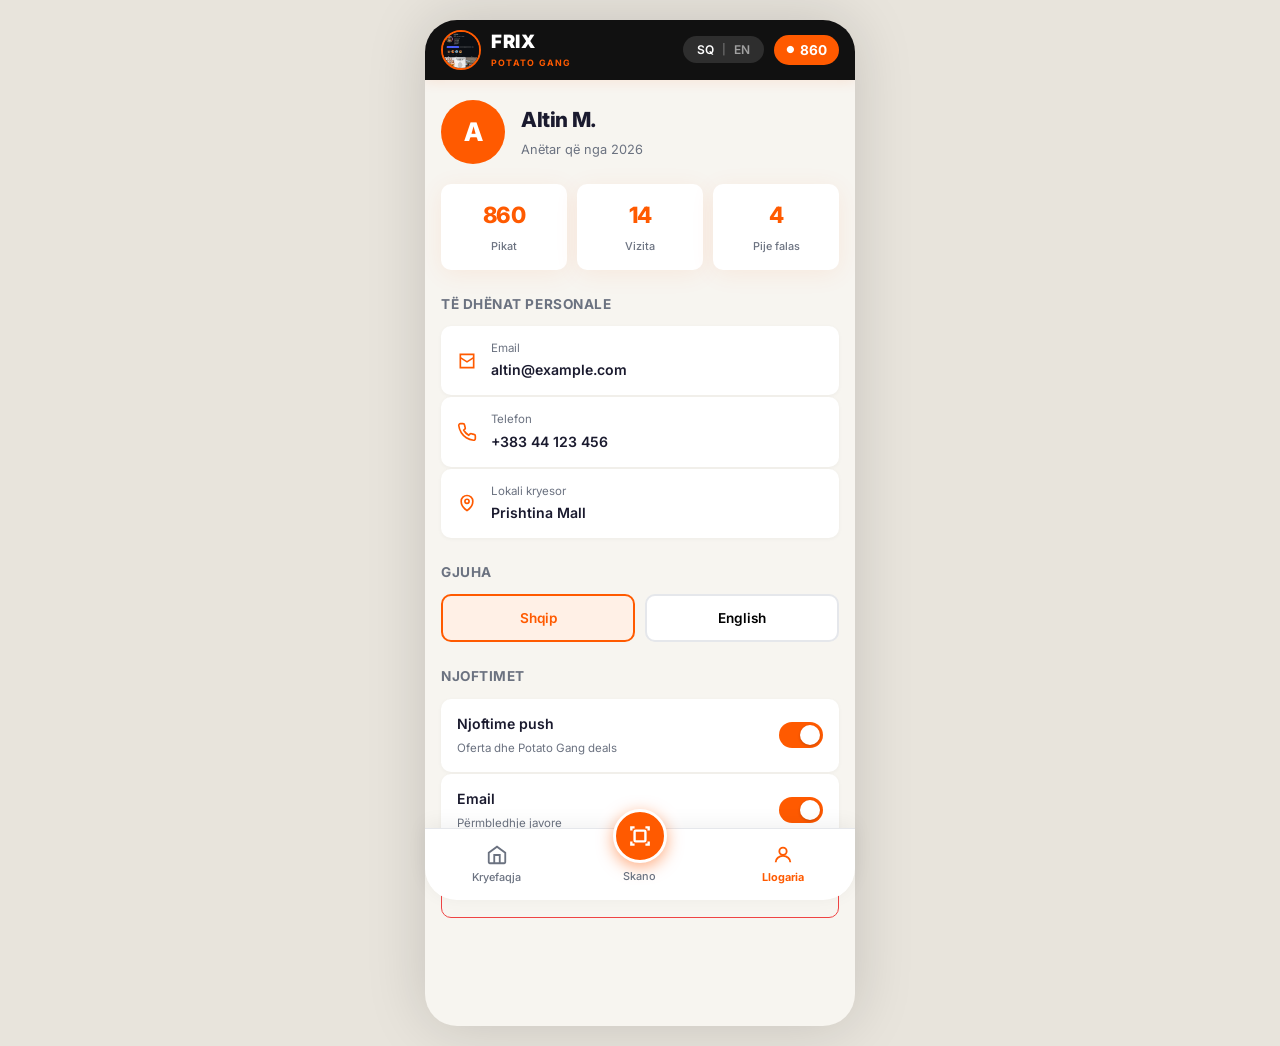
==== account.html @ 3b489934 "Initial FRIX Potato Gang loyalty app. Albanian and English demo with stamp card, couples box, and po" ====
<!DOCTYPE html>
<html lang="sq">
<head>
    <meta charset="UTF-8">
    <meta name="viewport" content="width=device-width, initial-scale=1.0, maximum-scale=1.0, user-scalable=no">
    <meta name="theme-color" content="#111111">
    <title>FRIX — Account</title>
    <link rel="preconnect" href="https://fonts.googleapis.com">
    <link rel="preconnect" href="https://fonts.gstatic.com" crossorigin>
    <link href="https://fonts.googleapis.com/css2?family=Inter:wght@400;500;600;700;800;900&display=swap" rel="stylesheet">
    <link rel="stylesheet" href="css/style.css">
</head>
<body data-page="account" data-lang="sq">

<div class="app-shell">
    <header class="app-header">
        <div class="header-brand">
            <img src="img/frix-logo.png" alt="FRIX" class="logo-img">
            <div>
                <span class="logo-word">FRIX</span>
                <span class="logo-tag" data-i18n="logoTag">POTATO GANG</span>
            </div>
        </div>
        <div class="header-actions">
            <button type="button" class="lang-toggle" id="langToggle" aria-label="Language">
                <span class="lang-option active" data-lang="sq">SQ</span>
                <span class="lang-divider">|</span>
                <span class="lang-option" data-lang="en">EN</span>
            </button>
            <div class="points-pill">
                <span class="coin">●</span>
                <span id="pointsDisplay">860</span>
            </div>
        </div>
    </header>

    <main class="app-main">
        <section class="account-page">
            <div class="profile-header">
                <div class="avatar">A</div>
                <div>
                    <h1>Altin M.</h1>
                    <span class="member-since" data-i18n="memberSince">Anëtar që nga 2026</span>
                </div>
            </div>

            <div class="account-stats">
                <div class="stat-box">
                    <span class="stat-value">860</span>
                    <span class="stat-label" data-i18n="totalPoints">Pikat</span>
                </div>
                <div class="stat-box">
                    <span class="stat-value">14</span>
                    <span class="stat-label" data-i18n="totalVisits">Vizita</span>
                </div>
                <div class="stat-box">
                    <span class="stat-value">4</span>
                    <span class="stat-label" data-i18n="freeDrinks">Pije falas</span>
                </div>
            </div>

            <div class="account-section">
                <h2 data-i18n="personalInfo">Të dhënat personale</h2>
                <div class="info-list">
                    <div class="info-row">
                        <svg viewBox="0 0 24 24" fill="none" stroke="currentColor" stroke-width="2"><path d="M4 4h16v16H4z"/><path d="M4 8l8 5 8-5"/></svg>
                        <div>
                            <span data-i18n="email">Email</span>
                            <strong>altin@example.com</strong>
                        </div>
                    </div>
                    <div class="info-row">
                        <svg viewBox="0 0 24 24" fill="none" stroke="currentColor" stroke-width="2"><path d="M22 16.92v3a2 2 0 01-2.18 2 19.79 19.79 0 01-8.63-3.07 19.5 19.5 0 01-6-6 19.79 19.79 0 01-3.07-8.67A2 2 0 014.11 2h3a2 2 0 012 1.72c.127.96.361 1.903.7 2.81a2 2 0 01-.45 2.11L8.09 9.91a16 16 0 006 6l1.27-1.27a2 2 0 012.11-.45c.907.339 1.85.573 2.81.7A2 2 0 0122 16.92z"/></svg>
                        <div>
                            <span data-i18n="phone">Telefon</span>
                            <strong>+383 44 123 456</strong>
                        </div>
                    </div>
                    <div class="info-row">
                        <svg viewBox="0 0 24 24" fill="none" stroke="currentColor" stroke-width="2"><path d="M12 21s7-4.5 7-11a7 7 0 10-14 0c0 6.5 7 11 7 11z"/><circle cx="12" cy="10" r="2.5"/></svg>
                        <div>
                            <span data-i18n="mainStore">Lokali kryesor</span>
                            <strong>Prishtina Mall</strong>
                        </div>
                    </div>
                </div>
            </div>

            <div class="account-section">
                <h2 data-i18n="language">Gjuha</h2>
                <div class="lang-select">
                    <button type="button" class="lang-btn selected" data-set-lang="sq" data-i18n="langSq">Shqip</button>
                    <button type="button" class="lang-btn" data-set-lang="en" data-i18n="langEn">English</button>
                </div>
            </div>

            <div class="account-section">
                <h2 data-i18n="notifications">Njoftimet</h2>
                <div class="toggle-list">
                    <label class="toggle-row">
                        <div>
                            <strong data-i18n="pushNotif">Njoftime push</strong>
                            <span data-i18n="pushDesc">Oferta dhe Potato Gang deals</span>
                        </div>
                        <input type="checkbox" class="toggle-input" checked>
                        <span class="toggle-switch"></span>
                    </label>
                    <label class="toggle-row">
                        <div>
                            <strong data-i18n="emailNotif">Email</strong>
                            <span data-i18n="emailDesc">Përmbledhje javore</span>
                        </div>
                        <input type="checkbox" class="toggle-input" checked>
                        <span class="toggle-switch"></span>
                    </label>
                </div>
            </div>

            <button type="button" class="btn-logout" data-i18n="logout">Dil</button>
        </section>
    </main>

    <nav class="bottom-nav" aria-label="Main">
        <a href="index.html" class="nav-item">
            <svg viewBox="0 0 24 24" fill="none" stroke="currentColor" stroke-width="2"><path d="M3 9.5L12 3l9 6.5V20a1 1 0 01-1 1H4a1 1 0 01-1-1V9.5z"/><path d="M9 21V12h6v9"/></svg>
            <span data-i18n="navHome">Kryefaqja</span>
        </a>
        <a href="scan.html" class="nav-item nav-scan">
            <div class="scan-fab">
                <svg viewBox="0 0 24 24" fill="none" stroke="currentColor" stroke-width="2.2"><path d="M4 7V4h3M20 7V4h-3M4 17v3h3M20 17v3h-3"/><rect x="7" y="7" width="10" height="10" rx="1"/></svg>
            </div>
            <span data-i18n="navScan">Skano</span>
        </a>
        <a href="account.html" class="nav-item active">
            <svg viewBox="0 0 24 24" fill="none" stroke="currentColor" stroke-width="2"><circle cx="12" cy="8" r="4"/><path d="M4 20c0-4 3.6-7 8-7s8 3 8 7"/></svg>
            <span data-i18n="navAccount">Llogaria</span>
        </a>
    </nav>
</div>

<div class="toast" id="toast" role="status" aria-live="polite"></div>
<script src="js/i18n.js"></script>
<script src="js/app.js"></script>
</body>
</html>
---- css/style.css ----
/* ═══════════════════════════════════════════
   FRIX — Potato Gang Loyalty
   Mobile-first · Fries & burgers
   ═══════════════════════════════════════════ */

:root {
  --brand: #FF5A00;
  --brand-dark: #CC4700;
  --brand-light: #FFF0E6;
  --accent: #111111;
  --accent-dark: #000000;
  --white: #ffffff;
  --bg: #F7F5F0;
  --surface: #ffffff;
  --text: #1a1a2e;
  --text-muted: #6b7280;
  --text-light: #9ca3af;
  --border: #e5e7eb;
  --success: #10b981;
  --success-bg: #ecfdf5;
  --radius: 16px;
  --radius-sm: 10px;
  --radius-lg: 24px;
  --shadow: 0 4px 24px rgba(255, 90, 0, 0.08);
  --shadow-lg: 0 8px 40px rgba(255, 90, 0, 0.14);
  --nav-height: 72px;
  --header-height: 60px;
  --safe-bottom: env(safe-area-inset-bottom, 0px);
  --font: 'Inter', -apple-system, BlinkMacSystemFont, 'Segoe UI', sans-serif;
}

*, *::before, *::after { box-sizing: border-box; margin: 0; padding: 0; }

html {
  font-size: 16px;
  -webkit-text-size-adjust: 100%;
}

body {
  font-family: var(--font);
  background: #e8e4dc;
  color: var(--text);
  line-height: 1.5;
  min-height: 100dvh;
  display: flex;
  justify-content: center;
}

/* ── App Shell (phone frame on desktop) ── */
.app-shell {
  width: 100%;
  max-width: 430px;
  min-height: 100dvh;
  background: var(--bg);
  display: flex;
  flex-direction: column;
  position: relative;
  box-shadow: 0 0 60px rgba(0,0,0,0.15);
}

@media (min-width: 480px) {
  body { padding: 20px 0; }
  .app-shell {
    min-height: calc(100dvh - 40px);
    border-radius: 32px;
    overflow: hidden;
  }
}

/* ── Header ── */
.app-header {
  position: sticky;
  top: 0;
  z-index: 100;
  height: var(--header-height);
  background: var(--white);
  color: var(--brand);
  display: flex;
  align-items: center;
  justify-content: space-between;
  padding: 0 16px;
  flex-shrink: 0;
  border-bottom: 3px solid var(--accent);
  box-shadow: 0 2px 12px rgba(255, 90, 0, 0.1);
}

.header-brand {
  display: flex;
  align-items: center;
  gap: 10px;
}

.logo-mark {
  width: 36px;
  height: 36px;
  background: var(--accent);
  color: var(--brand);
  font-weight: 800;
  font-size: 1.25rem;
  border-radius: 10px;
  display: flex;
  align-items: center;
  justify-content: center;
  line-height: 1;
}

.logo-img {
  height: 34px;
  width: 130px;
  object-fit: cover;
  object-position: center 28%;
  display: block;
  border-radius: 4px;
}

.logo-text {
  display: block;
  font-weight: 700;
  font-size: 0.95rem;
  letter-spacing: -0.02em;
}

.logo-sub {
  display: none;
}

.logo-tag {
  display: block;
  font-size: 0.55rem;
  font-weight: 700;
  letter-spacing: 0.12em;
  text-transform: uppercase;
  color: var(--accent);
  margin-top: 1px;
}

.header-actions {
  display: flex;
  align-items: center;
  gap: 10px;
}

.lang-toggle {
  display: flex;
  align-items: center;
  gap: 4px;
  background: rgba(255,255,255,0.15);
  border: none;
  border-radius: 20px;
  padding: 4px 10px;
  cursor: pointer;
  color: var(--white);
  font-size: 0.75rem;
  font-weight: 600;
  font-family: var(--font);
}

.lang-option {
  opacity: 0.55;
  cursor: pointer;
  padding: 2px 4px;
  transition: opacity 0.2s;
}

.lang-option.active { opacity: 1; }

.lang-divider { opacity: 0.3; font-size: 0.65rem; }

.points-pill {
  display: flex;
  align-items: center;
  gap: 5px;
  background: var(--brand);
  color: var(--white);
  font-weight: 700;
  font-size: 0.85rem;
  padding: 5px 12px;
  border-radius: 20px;
}

.coin { color: var(--brand); font-size: 0.6rem; }
.points-pill .coin { color: var(--white); }

/* ── Main content ── */
.app-main {
  flex: 1;
  overflow-y: auto;
  padding-bottom: calc(var(--nav-height) + var(--safe-bottom) + 16px);
  -webkit-overflow-scrolling: touch;
}

/* ── Hero greeting ── */
.hero-greeting {
  background: var(--brand);
  color: var(--white);
  padding: 4px 20px 28px;
  display: flex;
  justify-content: space-between;
  align-items: flex-end;
}

.hero-eyebrow {
  font-size: 0.85rem;
  opacity: 0.8;
  margin-bottom: 2px;
}

.hero-name {
  font-size: 1.5rem;
  font-weight: 800;
  letter-spacing: -0.03em;
}

.hero-store {
  display: flex;
  align-items: center;
  gap: 4px;
  font-size: 0.75rem;
  opacity: 0.75;
  padding-bottom: 4px;
}

.hero-store svg { width: 14px; height: 14px; }

/* ── Points card ── */
.points-card {
  margin: -18px 16px 0;
  background: var(--surface);
  border-radius: var(--radius-lg);
  padding: 20px;
  box-shadow: var(--shadow-lg);
  position: relative;
  z-index: 2;
}

.points-card-inner {
  display: flex;
  justify-content: space-between;
  align-items: center;
  margin-bottom: 14px;
}

.label {
  font-size: 0.8rem;
  color: var(--text-muted);
  font-weight: 500;
}

.points-value {
  display: flex;
  align-items: center;
  gap: 8px;
  margin-top: 4px;
}

.coin-lg {
  color: var(--accent);
  font-size: 1.2rem;
}

.points-value span:last-child {
  font-size: 2.4rem;
  font-weight: 800;
  letter-spacing: -0.04em;
  color: var(--brand);
  line-height: 1;
}

.points-equiv {
  font-size: 0.75rem;
  color: var(--text-muted);
}

.btn-redeem {
  background: var(--brand);
  color: var(--white);
  text-decoration: none;
  font-size: 0.78rem;
  font-weight: 600;
  padding: 10px 16px;
  border-radius: 20px;
  white-space: nowrap;
  transition: background 0.2s, transform 0.15s;
}

.btn-redeem:active { transform: scale(0.96); background: var(--brand-dark); }

.points-progress { margin-top: 4px; }

.progress-bar {
  height: 6px;
  background: var(--brand-light);
  border-radius: 3px;
  overflow: hidden;
  margin-bottom: 6px;
}

.progress-fill {
  height: 100%;
  background: linear-gradient(90deg, var(--accent), var(--accent-dark));
  border-radius: 3px;
  transition: width 0.6s ease;
}

.progress-label {
  font-size: 0.72rem;
  color: var(--text-muted);
}

/* ── Section headers ── */
.section-head {
  display: flex;
  justify-content: space-between;
  align-items: center;
  margin-bottom: 12px;
}

.section-head h2 {
  font-size: 1rem;
  font-weight: 700;
  letter-spacing: -0.02em;
}

.link-more {
  font-size: 0.8rem;
  color: var(--brand);
  text-decoration: none;
  font-weight: 600;
}

/* ── QR Card ── */
.qr-section {
  padding: 24px 16px 0;
}

.badge-live {
  background: var(--success-bg);
  color: var(--success);
  font-size: 0.7rem;
  font-weight: 600;
  padding: 3px 10px;
  border-radius: 12px;
}

.qr-card {
  background: var(--surface);
  border-radius: var(--radius-lg);
  padding: 20px;
  box-shadow: var(--shadow);
  text-align: center;
  border: 2px solid var(--brand-light);
}

.qr-card-top {
  display: flex;
  justify-content: space-between;
  align-items: center;
  margin-bottom: 16px;
}

.member-id {
  font-size: 0.72rem;
  color: var(--text-muted);
  font-family: monospace;
}

.qr-status {
  font-size: 0.72rem;
  font-weight: 600;
  color: var(--success);
}

.qr-status.pulse::before {
  content: '● ';
  animation: pulse 2s infinite;
}

@keyframes pulse {
  0%, 100% { opacity: 1; }
  50% { opacity: 0.3; }
}

.qr-wrap {
  display: flex;
  justify-content: center;
  margin-bottom: 14px;
}

#qrCanvas {
  border-radius: 12px;
  border: 4px solid var(--brand);
  padding: 8px;
  background: white;
}

.qr-hint {
  font-size: 0.8rem;
  color: var(--text-muted);
  line-height: 1.4;
  margin-bottom: 10px;
}

.qr-timer {
  display: flex;
  align-items: center;
  justify-content: center;
  gap: 5px;
  font-size: 0.72rem;
  color: var(--text-light);
}

.qr-timer svg { width: 14px; height: 14px; }

/* ── Scan CTA ── */
.scan-cta-section {
  padding: 16px;
}

.scan-cta-btn {
  display: flex;
  align-items: center;
  gap: 14px;
  background: linear-gradient(135deg, var(--brand) 0%, var(--brand-dark) 100%);
  color: var(--white);
  text-decoration: none;
  padding: 18px 20px;
  border-radius: var(--radius-lg);
  box-shadow: 0 6px 24px rgba(255, 90, 0, 0.35);
  transition: transform 0.15s, box-shadow 0.15s;
}

.scan-cta-btn:active {
  transform: scale(0.98);
  box-shadow: 0 3px 12px rgba(255, 90, 0, 0.25);
}

.scan-cta-icon {
  width: 48px;
  height: 48px;
  background: rgba(255,255,255,0.2);
  border-radius: 14px;
  display: flex;
  align-items: center;
  justify-content: center;
  flex-shrink: 0;
}

.scan-cta-icon svg {
  width: 26px;
  height: 26px;
  color: var(--white);
}

.scan-cta-text {
  flex: 1;
  display: flex;
  flex-direction: column;
  gap: 2px;
}

.scan-cta-text strong {
  font-size: 1rem;
  font-weight: 700;
}

.scan-cta-text span {
  font-size: 0.78rem;
  opacity: 0.8;
}

.scan-cta-arrow {
  width: 20px;
  height: 20px;
  opacity: 0.6;
  flex-shrink: 0;
}

/* ── Promotions ── */
.promo-section {
  padding: 8px 0 0;
}

.promo-section .section-head { padding: 0 16px; }

.promo-scroll {
  display: flex;
  gap: 12px;
  overflow-x: auto;
  padding: 0 16px 4px;
  scroll-snap-type: x mandatory;
  -webkit-overflow-scrolling: touch;
  scrollbar-width: none;
}

.promo-scroll::-webkit-scrollbar { display: none; }

.promo-card {
  flex: 0 0 200px;
  border-radius: var(--radius);
  padding: 16px;
  scroll-snap-align: start;
  position: relative;
  overflow: hidden;
}

.promo-yellow { background: linear-gradient(135deg, #fff3e6, #FF5A00); color: white; }
.promo-blue   { background: linear-gradient(135deg, #2a2a2a, #111111); color: white; }
.promo-green  { background: linear-gradient(135deg, #ffe8d6, #ff8a3d); color: #111; }

.promo-tag {
  font-size: 0.65rem;
  font-weight: 700;
  text-transform: uppercase;
  letter-spacing: 0.05em;
  opacity: 0.8;
  margin-bottom: 8px;
  display: block;
}

.promo-card h3 {
  font-size: 0.9rem;
  font-weight: 700;
  margin-bottom: 4px;
  line-height: 1.3;
}

.promo-card p {
  font-size: 0.75rem;
  opacity: 0.85;
  line-height: 1.4;
}

/* ── Coupons ── */
.coupons-section, .bills-section, .card-section {
  padding: 20px 16px 0;
}

.coupon-list { display: flex; flex-direction: column; gap: 10px; }

.coupon-item {
  display: flex;
  align-items: center;
  gap: 12px;
  background: var(--surface);
  border-radius: var(--radius);
  padding: 14px;
  box-shadow: var(--shadow);
  border: 1.5px solid transparent;
  transition: border-color 0.2s;
}

.coupon-item.active {
  border-color: var(--brand);
  background: var(--brand-light);
}

.coupon-icon {
  width: 40px;
  height: 40px;
  background: var(--brand-light);
  border-radius: 10px;
  display: flex;
  align-items: center;
  justify-content: center;
  flex-shrink: 0;
}

.coupon-icon svg { width: 20px; height: 20px; color: var(--brand); }
.coupon-item.active .coupon-icon { background: var(--brand); }
.coupon-item.active .coupon-icon svg { color: white; }

.coupon-body { flex: 1; min-width: 0; }

.coupon-title {
  display: block;
  font-size: 0.85rem;
  font-weight: 600;
  line-height: 1.3;
  margin-bottom: 2px;
}

.coupon-meta {
  font-size: 0.72rem;
  color: var(--text-muted);
}

.coupon-badge {
  font-size: 0.68rem;
  font-weight: 700;
  color: var(--brand);
  background: white;
  padding: 4px 10px;
  border-radius: 12px;
  white-space: nowrap;
}

.btn-activate {
  background: var(--brand);
  color: var(--white);
  border: none;
  font-family: var(--font);
  font-size: 0.72rem;
  font-weight: 700;
  padding: 7px 12px;
  border-radius: 14px;
  cursor: pointer;
  white-space: nowrap;
  transition: transform 0.15s;
}

.btn-activate:active { transform: scale(0.94); }

/* ── Bills ── */
.bill-list { display: flex; flex-direction: column; gap: 8px; }

.bill-item {
  display: flex;
  align-items: center;
  gap: 12px;
  background: var(--surface);
  border-radius: var(--radius-sm);
  padding: 12px 14px;
  box-shadow: 0 2px 8px rgba(0,0,0,0.04);
}

.bill-icon svg { width: 22px; height: 22px; color: var(--text-muted); }

.bill-body { flex: 1; }
.bill-body strong { display: block; font-size: 0.85rem; font-weight: 600; }
.bill-body span { font-size: 0.72rem; color: var(--text-muted); }

.bill-amount { text-align: right; }
.bill-amount strong { display: block; font-size: 0.85rem; }
.bill-points { font-size: 0.72rem; color: var(--success); font-weight: 600; }

/* ── Payment card ── */
.payment-card {
  display: flex;
  align-items: center;
  gap: 14px;
  background: linear-gradient(135deg, #1a1a2e, #2d2d4e);
  color: white;
  border-radius: var(--radius);
  padding: 16px 18px;
}

.payment-card-chip {
  width: 32px;
  height: 24px;
  background: linear-gradient(135deg, #ffd700, #b8860b);
  border-radius: 4px;
  flex-shrink: 0;
}

.payment-card-info { flex: 1; }
.payment-card-info span { display: block; font-size: 0.72rem; opacity: 0.7; }
.payment-card-info strong { font-size: 0.95rem; letter-spacing: 0.05em; }

.payment-card > svg { width: 28px; height: 28px; opacity: 0.5; }

/* ── Demo banner ── */
.demo-banner {
  margin: 20px 16px 8px;
  background: var(--brand-light);
  color: var(--brand);
  font-size: 0.72rem;
  font-weight: 600;
  text-align: center;
  padding: 8px 12px;
  border-radius: 10px;
}

/* ── Bottom Nav ── */
.bottom-nav {
  position: fixed;
  bottom: 0;
  left: 50%;
  transform: translateX(-50%);
  width: 100%;
  max-width: 430px;
  height: calc(var(--nav-height) + var(--safe-bottom));
  padding-bottom: var(--safe-bottom);
  background: var(--surface);
  border-top: 1px solid var(--border);
  display: flex;
  align-items: center;
  justify-content: space-around;
  z-index: 200;
  box-shadow: 0 -4px 20px rgba(0,0,0,0.06);
}

@media (min-width: 480px) {
  .bottom-nav { border-radius: 0 0 32px 32px; }
}

.nav-item {
  display: flex;
  flex-direction: column;
  align-items: center;
  gap: 3px;
  text-decoration: none;
  color: var(--text-muted);
  font-size: 0.68rem;
  font-weight: 500;
  padding: 8px 16px;
  transition: color 0.2s;
  flex: 1;
}

.nav-item svg { width: 22px; height: 22px; }
.nav-item.active { color: var(--brand); font-weight: 700; }

.nav-scan {
  position: relative;
  padding-top: 0;
}

.scan-fab {
  width: 54px;
  height: 54px;
  background: var(--brand);
  border-radius: 50%;
  display: flex;
  align-items: center;
  justify-content: center;
  margin-top: -28px;
  box-shadow: 0 4px 16px rgba(255, 90, 0, 0.45);
  border: 3px solid var(--surface);
  transition: transform 0.15s;
}

.nav-scan.active .scan-fab,
.nav-scan:hover .scan-fab { transform: scale(1.05); }

.scan-fab svg { width: 26px; height: 26px; color: var(--white); }

.nav-scan span { margin-top: 2px; }

/* ── Scan Page ── */
.scan-page { padding: 20px 16px; }

.scan-header { margin-bottom: 24px; }
.scan-header h1 { font-size: 1.4rem; font-weight: 800; letter-spacing: -0.03em; margin-bottom: 6px; }
.scan-header p { font-size: 0.85rem; color: var(--text-muted); line-height: 1.5; }

.steps {
  display: flex;
  align-items: center;
  justify-content: center;
  margin-bottom: 24px;
  gap: 0;
}

.step {
  display: flex;
  flex-direction: column;
  align-items: center;
  gap: 6px;
  opacity: 0.4;
  transition: opacity 0.3s;
}

.step.active, .step.done { opacity: 1; }

.step-num {
  width: 32px;
  height: 32px;
  border-radius: 50%;
  background: var(--border);
  color: var(--text-muted);
  font-weight: 700;
  font-size: 0.85rem;
  display: flex;
  align-items: center;
  justify-content: center;
  transition: background 0.3s, color 0.3s;
}

.step.active .step-num {
  background: var(--brand);
  color: white;
}

.step.done .step-num {
  background: var(--success);
  color: white;
}

.step span {
  font-size: 0.65rem;
  font-weight: 600;
  text-align: center;
  max-width: 70px;
  line-height: 1.2;
}

.step-line {
  width: 32px;
  height: 2px;
  background: var(--border);
  margin-bottom: 20px;
  flex-shrink: 0;
}

.scanner-viewport {
  background: #0a0a14;
  border-radius: var(--radius-lg);
  padding: 24px;
  margin-bottom: 20px;
}

.scanner-frame {
  position: relative;
  aspect-ratio: 1;
  max-width: 280px;
  margin: 0 auto;
  display: flex;
  align-items: center;
  justify-content: center;
}

.corner {
  position: absolute;
  width: 28px;
  height: 28px;
  border-color: var(--accent);
  border-style: solid;
}

.corner.tl { top: 0; left: 0; border-width: 3px 0 0 3px; }
.corner.tr { top: 0; right: 0; border-width: 3px 3px 0 0; }
.corner.bl { bottom: 0; left: 0; border-width: 0 0 3px 3px; }
.corner.br { bottom: 0; right: 0; border-width: 0 3px 3px 0; }

.scan-line {
  position: absolute;
  left: 10%;
  right: 10%;
  height: 2px;
  background: var(--accent);
  box-shadow: 0 0 8px var(--accent);
  animation: scanMove 2s ease-in-out infinite;
}

.scan-line.paused { animation: none; opacity: 0; }

@keyframes scanMove {
  0%, 100% { top: 15%; }
  50% { top: 85%; }
}

.scanner-placeholder,
.scanner-success {
  text-align: center;
  color: rgba(255,255,255,0.7);
}

.scanner-placeholder svg { width: 48px; height: 48px; margin-bottom: 12px; opacity: 0.5; }
.scanner-placeholder p { font-size: 0.82rem; line-height: 1.4; padding: 0 16px; }

.scanner-success svg { width: 56px; height: 56px; color: var(--success); margin-bottom: 10px; }
.scanner-success p { font-size: 1rem; font-weight: 600; color: white; }

.scan-actions { display: flex; flex-direction: column; gap: 10px; margin-bottom: 24px; }

.btn-primary {
  background: var(--brand);
  color: white;
  border: none;
  font-family: var(--font);
  font-size: 0.95rem;
  font-weight: 700;
  padding: 16px 24px;
  border-radius: var(--radius);
  cursor: pointer;
  transition: background 0.2s, transform 0.15s;
  text-decoration: none;
  text-align: center;
  display: block;
}

.btn-primary:active { transform: scale(0.98); background: var(--brand-dark); }
.btn-primary:disabled { opacity: 0.6; cursor: not-allowed; }

.btn-secondary {
  background: var(--accent);
  color: var(--white);
  border: none;
  font-family: var(--font);
  font-size: 0.95rem;
  font-weight: 700;
  padding: 16px 24px;
  border-radius: var(--radius);
  cursor: pointer;
  transition: transform 0.15s;
}

.btn-secondary:active { transform: scale(0.98); }
.btn-full { width: 100%; }

.purchase-result {
  text-align: center;
  background: var(--surface);
  border-radius: var(--radius-lg);
  padding: 32px 24px;
  box-shadow: var(--shadow-lg);
  margin-bottom: 24px;
}

.result-icon {
  font-size: 2rem;
  color: var(--accent-dark);
  margin-bottom: 8px;
}

.purchase-result h3 {
  font-size: 1.1rem;
  font-weight: 700;
  margin-bottom: 8px;
}

.result-points {
  font-size: 3rem;
  font-weight: 800;
  color: var(--success);
  letter-spacing: -0.04em;
  margin-bottom: 6px;
}

.result-detail {
  font-size: 0.85rem;
  color: var(--text-muted);
  margin-bottom: 20px;
}

.how-it-works {
  background: var(--surface);
  border-radius: var(--radius);
  padding: 18px;
  box-shadow: var(--shadow);
}

.how-it-works h3 {
  font-size: 0.9rem;
  font-weight: 700;
  margin-bottom: 12px;
}

.how-it-works ol {
  padding-left: 20px;
  display: flex;
  flex-direction: column;
  gap: 8px;
}

.how-it-works li {
  font-size: 0.82rem;
  color: var(--text-muted);
  line-height: 1.4;
}

/* ── Account Page ── */
.account-page { padding: 20px 16px; }

.profile-header {
  display: flex;
  align-items: center;
  gap: 16px;
  margin-bottom: 20px;
}

.avatar {
  width: 64px;
  height: 64px;
  background: var(--brand);
  color: white;
  font-size: 1.6rem;
  font-weight: 800;
  border-radius: 50%;
  display: flex;
  align-items: center;
  justify-content: center;
}

.profile-header h1 {
  font-size: 1.3rem;
  font-weight: 800;
  letter-spacing: -0.02em;
}

.member-since {
  font-size: 0.8rem;
  color: var(--text-muted);
}

.account-stats {
  display: grid;
  grid-template-columns: repeat(3, 1fr);
  gap: 10px;
  margin-bottom: 24px;
}

.stat-box {
  background: var(--surface);
  border-radius: var(--radius-sm);
  padding: 14px 10px;
  text-align: center;
  box-shadow: var(--shadow);
}

.stat-value {
  display: block;
  font-size: 1.4rem;
  font-weight: 800;
  color: var(--brand);
  letter-spacing: -0.03em;
}

.stat-label {
  font-size: 0.68rem;
  color: var(--text-muted);
  font-weight: 500;
}

.account-section {
  margin-bottom: 24px;
}

.account-section h2 {
  font-size: 0.85rem;
  font-weight: 700;
  color: var(--text-muted);
  text-transform: uppercase;
  letter-spacing: 0.04em;
  margin-bottom: 12px;
}

.info-list { display: flex; flex-direction: column; gap: 2px; }

.info-row {
  display: flex;
  align-items: center;
  gap: 14px;
  background: var(--surface);
  padding: 14px 16px;
  border-radius: var(--radius-sm);
  box-shadow: 0 1px 4px rgba(0,0,0,0.04);
}

.info-row svg { width: 20px; height: 20px; color: var(--brand); flex-shrink: 0; }
.info-row span { display: block; font-size: 0.72rem; color: var(--text-muted); }
.info-row strong { font-size: 0.88rem; font-weight: 600; }

.card-item {
  display: flex;
  align-items: center;
  gap: 14px;
  background: var(--surface);
  padding: 14px 16px;
  border-radius: var(--radius-sm);
  box-shadow: var(--shadow);
  margin-bottom: 10px;
}

.card-visual {
  width: 52px;
  height: 34px;
  background: linear-gradient(135deg, #1a1a2e, #FF5A00);
  border-radius: 6px;
  display: flex;
  flex-direction: column;
  justify-content: space-between;
  padding: 5px 7px;
  flex-shrink: 0;
}

.card-chip-sm {
  width: 16px;
  height: 11px;
  background: #ffd700;
  border-radius: 2px;
}

.card-visual span { font-size: 0.5rem; color: white; font-weight: 700; text-align: right; }

.card-item strong { display: block; font-size: 0.88rem; }
.card-item span { font-size: 0.72rem; color: var(--text-muted); }

.btn-text {
  background: none;
  border: none;
  color: var(--brand);
  font-family: var(--font);
  font-size: 0.8rem;
  font-weight: 600;
  cursor: pointer;
  margin-left: auto;
}

.btn-add-card {
  display: flex;
  align-items: center;
  justify-content: center;
  gap: 8px;
  width: 100%;
  background: var(--brand-light);
  color: var(--brand);
  border: 2px dashed var(--brand);
  border-radius: var(--radius-sm);
  padding: 14px;
  font-family: var(--font);
  font-size: 0.85rem;
  font-weight: 600;
  cursor: pointer;
}

.btn-add-card svg { width: 18px; height: 18px; }

.toggle-list { display: flex; flex-direction: column; gap: 2px; }

.toggle-row {
  display: flex;
  align-items: center;
  justify-content: space-between;
  background: var(--surface);
  padding: 14px 16px;
  border-radius: var(--radius-sm);
  box-shadow: 0 1px 4px rgba(0,0,0,0.04);
  cursor: pointer;
}

.toggle-row strong { display: block; font-size: 0.88rem; font-weight: 600; }
.toggle-row span { font-size: 0.72rem; color: var(--text-muted); }

.toggle-input { display: none; }

.toggle-switch {
  width: 44px;
  height: 26px;
  background: var(--border);
  border-radius: 13px;
  position: relative;
  flex-shrink: 0;
  transition: background 0.2s;
}

.toggle-switch::after {
  content: '';
  position: absolute;
  top: 3px;
  left: 3px;
  width: 20px;
  height: 20px;
  background: white;
  border-radius: 50%;
  box-shadow: 0 1px 3px rgba(0,0,0,0.2);
  transition: transform 0.2s;
}

.toggle-input:checked + .toggle-switch {
  background: var(--brand);
}

.toggle-input:checked + .toggle-switch::after {
  transform: translateX(18px);
}

.lang-select {
  display: grid;
  grid-template-columns: 1fr 1fr;
  gap: 10px;
}

.lang-btn {
  display: flex;
  align-items: center;
  justify-content: center;
  gap: 8px;
  background: var(--surface);
  border: 2px solid var(--border);
  border-radius: var(--radius-sm);
  padding: 14px;
  font-family: var(--font);
  font-size: 0.85rem;
  font-weight: 600;
  cursor: pointer;
  transition: border-color 0.2s, background 0.2s;
}

.lang-btn.selected {
  border-color: var(--brand);
  background: var(--brand-light);
  color: var(--brand);
}

.btn-logout {
  width: 100%;
  background: none;
  border: 1.5px solid #ef4444;
  color: #ef4444;
  font-family: var(--font);
  font-size: 0.9rem;
  font-weight: 600;
  padding: 14px;
  border-radius: var(--radius-sm);
  cursor: pointer;
}

/* ── Rewards Page ── */
.rewards-page { padding: 20px 16px; padding-bottom: calc(var(--nav-height) + 24px); }

.rewards-header {
  display: flex;
  align-items: flex-start;
  gap: 12px;
  margin-bottom: 20px;
}

.back-link {
  width: 36px;
  height: 36px;
  background: var(--surface);
  border-radius: 10px;
  display: flex;
  align-items: center;
  justify-content: center;
  box-shadow: var(--shadow);
  flex-shrink: 0;
  margin-top: 2px;
}

.back-link svg { width: 20px; height: 20px; color: var(--text); }

.rewards-header h1 { font-size: 1.3rem; font-weight: 800; letter-spacing: -0.03em; }
.rewards-header p { font-size: 0.82rem; color: var(--text-muted); margin-top: 4px; }

.balance-strip {
  display: flex;
  justify-content: space-between;
  align-items: center;
  background: var(--brand);
  color: white;
  padding: 14px 18px;
  border-radius: var(--radius);
  margin-bottom: 20px;
}

.balance-strip span { font-size: 0.85rem; opacity: 0.85; }
.balance-strip strong { font-size: 1.2rem; font-weight: 800; display: flex; align-items: center; gap: 6px; }
.balance-strip .coin { color: var(--accent); font-size: 0.8rem; }

.rewards-grid {
  display: grid;
  grid-template-columns: 1fr 1fr;
  gap: 12px;
}

.reward-card {
  background: var(--surface);
  border-radius: var(--radius);
  padding: 16px;
  box-shadow: var(--shadow);
  display: flex;
  flex-direction: column;
  gap: 6px;
  transition: transform 0.15s;
}

.reward-card.locked { opacity: 0.55; }

.reward-icon { font-size: 1.8rem; }

.reward-card h3 {
  font-size: 0.82rem;
  font-weight: 700;
  line-height: 1.3;
  flex: 1;
}

.reward-cost {
  font-size: 0.85rem;
  font-weight: 700;
  color: var(--brand);
  display: flex;
  align-items: center;
  gap: 4px;
}

.btn-reward-exchange {
  background: var(--brand);
  color: var(--white);
  border: none;
  font-family: var(--font);
  font-size: 0.78rem;
  font-weight: 700;
  padding: 8px;
  border-radius: 10px;
  cursor: pointer;
  margin-top: 4px;
  transition: transform 0.15s;
}

.btn-reward-exchange:active { transform: scale(0.95); }

.reward-locked-label {
  font-size: 0.72rem;
  color: var(--text-muted);
  font-weight: 500;
  margin-top: 4px;
}

/* ── Toast ── */
.toast {
  position: fixed;
  bottom: calc(var(--nav-height) + var(--safe-bottom) + 16px);
  left: 50%;
  transform: translateX(-50%) translateY(20px);
  background: #1a1a2e;
  color: white;
  font-size: 0.85rem;
  font-weight: 500;
  padding: 12px 20px;
  border-radius: 24px;
  opacity: 0;
  pointer-events: none;
  transition: opacity 0.3s, transform 0.3s;
  z-index: 999;
  max-width: 90%;
  text-align: center;
  white-space: nowrap;
}

.toast.show {
  opacity: 1;
  transform: translateX(-50%) translateY(0);
}

/* ── Utilities ── */
.hidden { display: none !important; }

[data-page="rewards"] .bottom-nav { display: none; }

/* ── FRIX stamp card ── */
.stamp-card {
  margin: 16px;
  background: var(--accent);
  color: white;
  border-radius: var(--radius-lg);
  padding: 18px;
  box-shadow: var(--shadow-lg);
}
.stamp-card h2 { font-size: 1rem; font-weight: 800; margin-bottom: 4px; }
.stamp-card p { font-size: 0.78rem; opacity: 0.75; margin-bottom: 14px; }
.stamp-row {
  display: flex;
  gap: 10px;
  justify-content: space-between;
}
.stamp {
  flex: 1;
  aspect-ratio: 1;
  border-radius: 50%;
  border: 2px dashed rgba(255,255,255,0.35);
  display: flex;
  align-items: center;
  justify-content: center;
  font-size: 1.1rem;
  font-weight: 800;
  color: rgba(255,255,255,0.35);
}
.stamp.filled {
  background: var(--brand);
  border-style: solid;
  border-color: var(--brand);
  color: white;
}
.stamp.reward {
  border-color: var(--brand);
  color: var(--brand);
  font-size: 0.7rem;
  text-align: center;
  line-height: 1.1;
  padding: 4px;
}
.stamp.reward.filled { color: white; }
.offer-banner {
  margin: 0 16px 8px;
  border-radius: var(--radius);
  overflow: hidden;
  background: var(--surface);
  box-shadow: var(--shadow);
}
.offer-banner img {
  width: 100%;
  height: 140px;
  object-fit: cover;
  object-position: center top;
  display: block;
}
.offer-banner-body { padding: 12px 14px; }
.offer-banner-body strong { display: block; font-size: 0.95rem; font-weight: 800; }
.offer-banner-body span { font-size: 0.78rem; color: var(--text-muted); }
.price-tag {
  display: inline-flex;
  align-items: center;
  gap: 8px;
  margin-top: 6px;
}
.price-old { text-decoration: line-through; color: var(--text-light); font-size: 0.85rem; }
.price-new { color: var(--brand); font-weight: 800; font-size: 1.15rem; }

.app-header {
  background: var(--accent) !important;
  color: white !important;
  border-bottom: none !important;
}
.logo-img {
  height: 40px !important;
  width: 40px !important;
  object-fit: cover !important;
  object-position: center !important;
  border-radius: 50% !important;
  border: 2px solid var(--brand);
}
.logo-word {
  font-weight: 900;
  font-size: 1.15rem;
  letter-spacing: 0.04em;
  color: white;
  line-height: 1;
}
.logo-tag {
  display: block !important;
  font-size: 0.55rem !important;
  letter-spacing: 0.14em !important;
  color: var(--brand) !important;
  margin-top: 2px !important;
}
.lang-toggle {
  background: rgba(255,255,255,0.12) !important;
  color: white !important;
}
.points-pill {
  background: var(--brand) !important;
}
.hero-greeting {
  background: var(--accent) !important;
}
.scan-fab {
  background: var(--brand) !important;
  box-shadow: 0 4px 16px rgba(255, 90, 0, 0.5) !important;
}
.scan-fab svg { color: white !important; }
.balance-strip .coin { color: var(--brand) !important; }
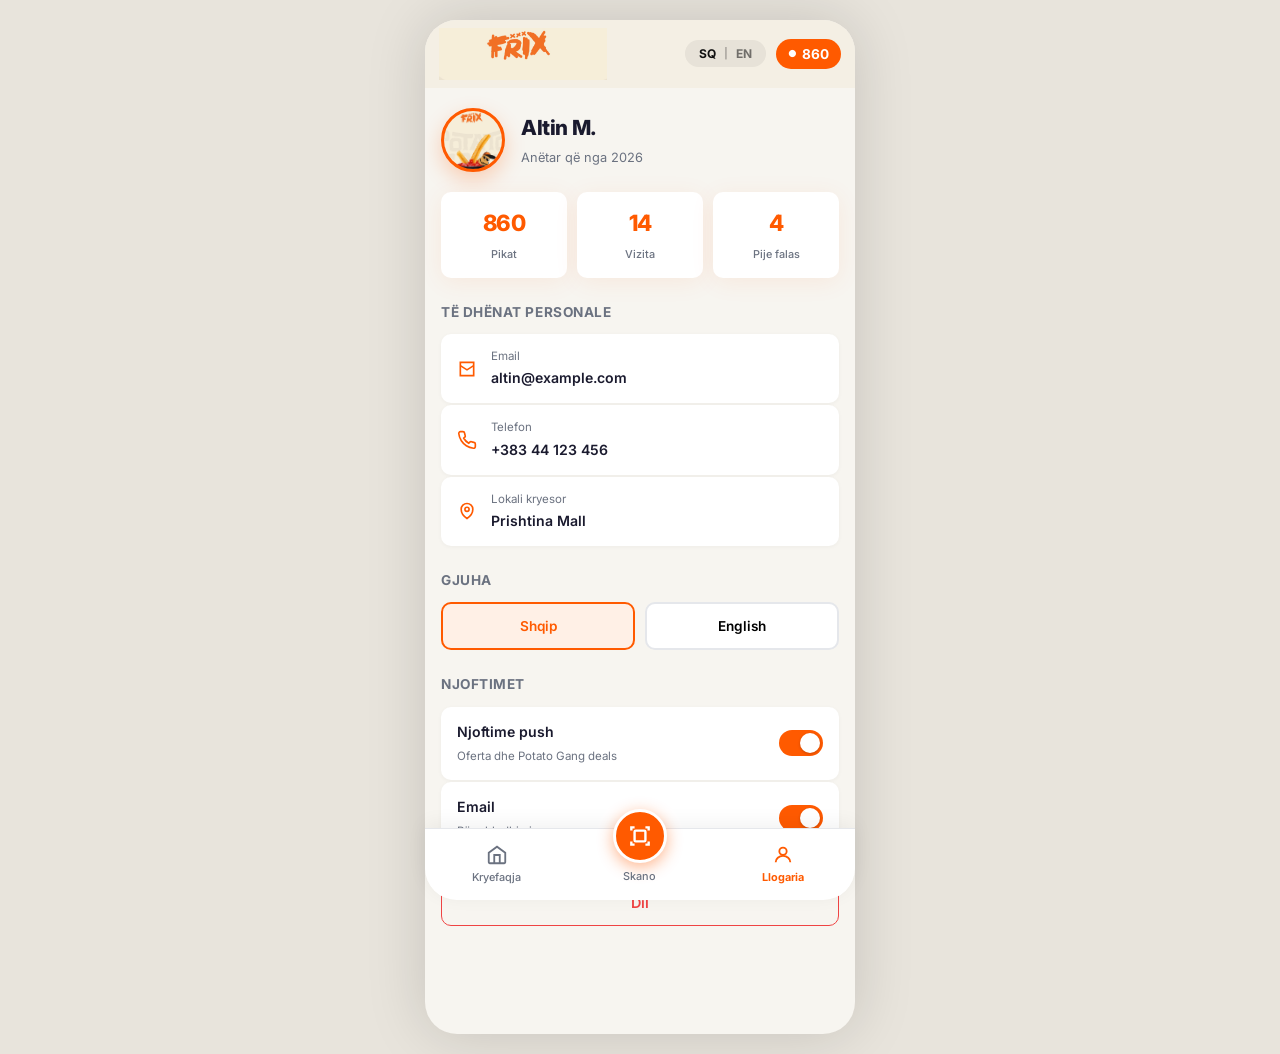
==== commit 6251d758: "Refresh FRIX app with wordmark, mascot, and burger menu offer. Cream header uses the FRIX logo, the " ====
--- a/account.html
+++ b/account.html
@@ -15,11 +15,7 @@
 <div class="app-shell">
     <header class="app-header">
         <div class="header-brand">
-            <img src="img/frix-logo.png" alt="FRIX" class="logo-img">
-            <div>
-                <span class="logo-word">FRIX</span>
-                <span class="logo-tag" data-i18n="logoTag">POTATO GANG</span>
-            </div>
+            <img src="img/frix-hero.png" alt="FRIX" class="logo-wordmark">
         </div>
         <div class="header-actions">
             <button type="button" class="lang-toggle" id="langToggle" aria-label="Language">
@@ -37,7 +33,7 @@
     <main class="app-main">
         <section class="account-page">
             <div class="profile-header">
-                <div class="avatar">A</div>
+                <img src="img/frix-hero.png" alt="" class="avatar mascot">
                 <div>
                     <h1>Altin M.</h1>
                     <span class="member-since" data-i18n="memberSince">Anëtar që nga 2026</span>
--- a/css/style.css
+++ b/css/style.css
@@ -24,7 +24,8 @@
   --shadow: 0 4px 24px rgba(255, 90, 0, 0.08);
   --shadow-lg: 0 8px 40px rgba(255, 90, 0, 0.14);
   --nav-height: 72px;
-  --header-height: 60px;
+  --header-height: 68px;
+  --cream: #F4EFE4;
   --safe-bottom: env(safe-area-inset-bottom, 0px);
   --font: 'Inter', -apple-system, BlinkMacSystemFont, 'Segoe UI', sans-serif;
 }
@@ -73,15 +74,14 @@
   top: 0;
   z-index: 100;
   height: var(--header-height);
-  background: var(--white);
-  color: var(--brand);
+  background: var(--cream);
+  color: var(--accent);
   display: flex;
   align-items: center;
   justify-content: space-between;
-  padding: 0 16px;
+  padding: 0 14px;
   flex-shrink: 0;
-  border-bottom: 3px solid var(--accent);
-  box-shadow: 0 2px 12px rgba(255, 90, 0, 0.1);
+  border-bottom: none;
 }
 
 .header-brand {
@@ -104,13 +104,13 @@
   line-height: 1;
 }
 
-.logo-img {
-  height: 34px;
-  width: 130px;
+.logo-wordmark {
+  height: 52px;
+  width: 168px;
   object-fit: cover;
-  object-position: center 28%;
+  object-position: center 7%;
   display: block;
-  border-radius: 4px;
+  background: var(--cream);
 }
 
 .logo-text {
@@ -144,14 +144,14 @@
   display: flex;
   align-items: center;
   gap: 4px;
-  background: rgba(255,255,255,0.15);
+  background: rgba(17,17,17,0.06);
   border: none;
   border-radius: 20px;
   padding: 4px 10px;
   cursor: pointer;
-  color: var(--white);
+  color: var(--accent);
   font-size: 0.75rem;
-  font-weight: 600;
+  font-weight: 700;
   font-family: var(--font);
 }
 
@@ -191,33 +191,65 @@
 
 /* ── Hero greeting ── */
 .hero-greeting {
-  background: var(--brand);
-  color: var(--white);
-  padding: 4px 20px 28px;
+  background: var(--cream);
+  color: var(--accent);
+  padding: 0 20px 22px;
   display: flex;
   justify-content: space-between;
-  align-items: flex-end;
+  align-items: center;
+}
+
+.mascot {
+  width: 78px;
+  height: 78px;
+  border-radius: 50%;
+  object-fit: cover;
+  object-position: 86% 90%;
+  background: var(--cream);
+  border: 3px solid var(--brand);
+  box-shadow: 0 8px 20px rgba(255, 90, 0, 0.25);
+  flex-shrink: 0;
+}
+
+.mascot-stamp {
+  width: 100%;
+  height: 100%;
+  object-fit: cover;
+  object-position: 86% 90%;
+  border-radius: 50%;
+}
+
+.mascot-scan {
+  width: 72px;
+  height: 72px;
+  margin-bottom: 8px;
 }
 
 .hero-eyebrow {
-  font-size: 0.85rem;
-  opacity: 0.8;
-  margin-bottom: 2px;
+  font-size: 0.95rem;
+  font-weight: 600;
+  color: var(--text-muted);
+  margin-bottom: 0;
 }
 
 .hero-name {
-  font-size: 1.5rem;
-  font-weight: 800;
-  letter-spacing: -0.03em;
+  font-size: 2rem;
+  font-weight: 900;
+  letter-spacing: -0.04em;
+  line-height: 1.05;
 }
 
 .hero-store {
-  display: flex;
+  display: inline-flex;
   align-items: center;
   gap: 4px;
+  margin-top: 8px;
   font-size: 0.75rem;
-  opacity: 0.75;
-  padding-bottom: 4px;
+  font-weight: 700;
+  color: var(--accent);
+  background: white;
+  padding: 5px 10px;
+  border-radius: 20px;
 }
 
 .hero-store svg { width: 14px; height: 14px; }
@@ -1343,14 +1375,14 @@
 /* ── FRIX stamp card ── */
 .stamp-card {
   margin: 16px;
-  background: var(--accent);
-  color: white;
+  background: var(--surface);
+  color: var(--accent);
   border-radius: var(--radius-lg);
   padding: 18px;
-  box-shadow: var(--shadow-lg);
-}
-.stamp-card h2 { font-size: 1rem; font-weight: 800; margin-bottom: 4px; }
-.stamp-card p { font-size: 0.78rem; opacity: 0.75; margin-bottom: 14px; }
+  box-shadow: var(--shadow);
+}
+.stamp-card h2 { font-size: 1.05rem; font-weight: 800; margin-bottom: 4px; }
+.stamp-card p { font-size: 0.78rem; color: var(--text-muted); margin-bottom: 14px; }
 .stamp-row {
   display: flex;
   gap: 10px;
@@ -1358,26 +1390,28 @@
 }
 .stamp {
   flex: 1;
+  max-width: 84px;
   aspect-ratio: 1;
   border-radius: 50%;
-  border: 2px dashed rgba(255,255,255,0.35);
+  border: 2px dashed #e5d8c8;
+  background: #faf7f2;
   display: flex;
   align-items: center;
   justify-content: center;
-  font-size: 1.1rem;
+  overflow: hidden;
+  font-size: 0.72rem;
   font-weight: 800;
-  color: rgba(255,255,255,0.35);
+  color: var(--brand);
 }
 .stamp.filled {
-  background: var(--brand);
   border-style: solid;
   border-color: var(--brand);
-  color: white;
+  background: var(--cream);
 }
 .stamp.reward {
   border-color: var(--brand);
-  color: var(--brand);
-  font-size: 0.7rem;
+  border-style: dashed;
+  background: var(--brand-light);
   text-align: center;
   line-height: 1.1;
   padding: 4px;
@@ -1390,12 +1424,13 @@
   background: var(--surface);
   box-shadow: var(--shadow);
 }
-.offer-banner img {
+.offer-banner img,
+.offer-poster {
   width: 100%;
-  height: 140px;
-  object-fit: cover;
-  object-position: center top;
+  height: auto;
+  object-fit: contain;
   display: block;
+  background: #f4f4f4;
 }
 .offer-banner-body { padding: 12px 14px; }
 .offer-banner-body strong { display: block; font-size: 0.95rem; font-weight: 800; }
@@ -1409,46 +1444,14 @@
 .price-old { text-decoration: line-through; color: var(--text-light); font-size: 0.85rem; }
 .price-new { color: var(--brand); font-weight: 800; font-size: 1.15rem; }
 
-.app-header {
-  background: var(--accent) !important;
-  color: white !important;
-  border-bottom: none !important;
-}
-.logo-img {
-  height: 40px !important;
-  width: 40px !important;
-  object-fit: cover !important;
-  object-position: center !important;
-  border-radius: 50% !important;
-  border: 2px solid var(--brand);
-}
-.logo-word {
-  font-weight: 900;
-  font-size: 1.15rem;
-  letter-spacing: 0.04em;
-  color: white;
-  line-height: 1;
-}
-.logo-tag {
-  display: block !important;
-  font-size: 0.55rem !important;
-  letter-spacing: 0.14em !important;
-  color: var(--brand) !important;
-  margin-top: 2px !important;
-}
-.lang-toggle {
-  background: rgba(255,255,255,0.12) !important;
-  color: white !important;
-}
-.points-pill {
-  background: var(--brand) !important;
-}
-.hero-greeting {
-  background: var(--accent) !important;
-}
 .scan-fab {
-  background: var(--brand) !important;
-  box-shadow: 0 4px 16px rgba(255, 90, 0, 0.5) !important;
-}
-.scan-fab svg { color: white !important; }
-.balance-strip .coin { color: var(--brand) !important; }+  background: var(--brand);
+  box-shadow: 0 4px 16px rgba(255, 90, 0, 0.45);
+}
+.scan-fab svg { color: white; }
+.balance-strip .coin { color: var(--brand); }
+.avatar.mascot {
+  width: 64px;
+  height: 64px;
+  font-size: 0;
+}
